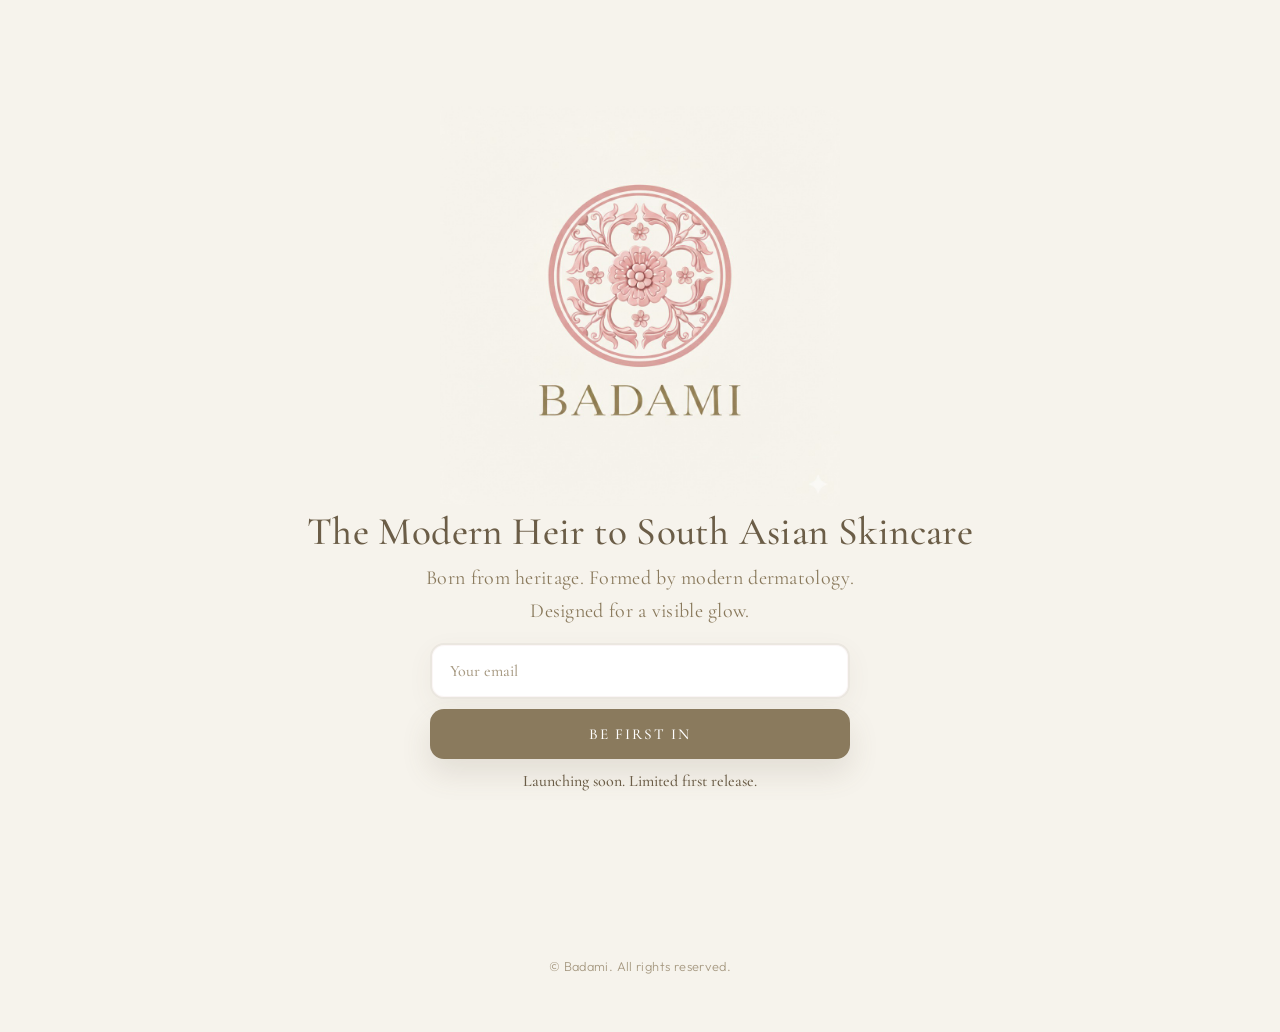
==== index.html @ 5c401962 "Remove placeholder sections and footer email signup from index.html" ====
<!DOCTYPE html>
<html lang="en">
<head>
  <meta charset="UTF-8">
  <meta name="viewport" content="width=device-width, initial-scale=1.0">
  <title>Badami — Coming Soon</title>
  <link rel="preconnect" href="https://fonts.googleapis.com">
  <link rel="preconnect" href="https://fonts.gstatic.com" crossorigin>
  <link href="https://fonts.googleapis.com/css2?family=Cormorant+Garamond:ital,wght@0,400;0,500;0,600;1,400&family=Outfit:wght@300;400&display=swap" rel="stylesheet">
  <link rel="stylesheet" href="style.css">
</head>
<body>
  <!-- Hero Section -->
  <header class="hero">
    <img src="assets/logo.png" alt="Badami" class="logo">
    <h1 class="headline">The Modern Heir to South Asian Skincare</h1>
    <p class="subheadline">Born from heritage. Formed by modern dermatology. Designed for a visible glow.</p>
    <form class="email-form" action="#" method="post" aria-label="Email signup">
      <input type="email" name="email" placeholder="Your email" required>
      <button type="submit">Be First In</button>
    </form>
    <p class="cta-note">Launching soon. Limited first release.</p>
  </header>

  <footer class="footer">
    <p class="copyright">© Badami. All rights reserved.</p>
  </footer>
</body>
</html>
---- style.css ----
/* ============================================
   Badami — Coming Soon Landing Page
   Color palette: cream, soft beige, muted brown, rose accents
   ============================================ */

:root {
  --cream: #FAF9F6;
  --cream-warm: #f6f3ec;
  --beige: #EBE7E0;
  --brown: #8A7A5D;
  --brown-dark: #6B5D47;
  --rose: #D99A9F;
  --rose-muted: #C48C90;
}

*,
*::before,
*::after {
  box-sizing: border-box;
  margin: 0;
  padding: 0;
}

html {
  font-size: 100%;
  scroll-behavior: smooth;
}

body {
  font-family: 'Outfit', sans-serif;
  font-weight: 300;
  color: var(--brown-dark);
  background-color: var(--cream-warm);
  line-height: 1.6;
  -webkit-font-smoothing: antialiased;
  -moz-osx-font-smoothing: grayscale;
}

h1, h2, h3, h4, h5, h6 {
  font-family: 'Cormorant Garamond', serif;
  font-weight: 500;
  font-synthesis: none;
}

/* ----- Hero ----- */
.hero {
  min-height: 100vh;
  display: flex;
  flex-direction: column;
  align-items: center;
  justify-content: center;
  padding: 1.05rem 1.5rem;
  text-align: center;
}

.logo {
  width: clamp(200px, 56vw, 400px);
  height: auto;
  margin-bottom: 0.25rem;
  display: block;
}

@media (max-width: 768px) {
  /* ~12% smaller than base clamp for vertical balance on small screens only */
  .logo {
    width: clamp(176px, 49vw, 352px);
  }
}

/* Hero hierarchy (v2) */
.headline {
  font-family: 'Cormorant Garamond', serif;
  font-size: clamp(1.7rem, 3.9vw, 2.45rem);
  font-weight: 500;
  color: var(--brown-dark);
  letter-spacing: 0.01em;
  margin: 0 auto 0.55rem;
  line-height: 1.12;
  max-width: 100%;
}

.subheadline {
  font-family: 'Cormorant Garamond', serif;
  font-size: clamp(1.05rem, 2.3vw, 1.25rem);
  font-weight: 400;
  color: var(--brown);
  letter-spacing: 0.015em;
  margin: 0 auto 0.9rem;
  line-height: 1.65;
  max-width: 46ch;
}

.email-form {
  display: flex;
  flex-direction: column;
  align-items: stretch;
  gap: 0.65rem;
  justify-content: center;
  width: 100%;
  max-width: 420px;
}

.email-form input {
  min-width: 0;
  width: 100%;
  padding: 1rem 1.1rem;
  font-family: 'Cormorant Garamond', serif;
  font-size: 1rem;
  font-weight: 500;
  color: var(--brown-dark);
  background: #fff;
  border: 2px solid var(--beige);
  outline: none;
  border-radius: 14px;
  box-shadow:
    inset 0 0 0 1px rgba(196, 140, 144, 0.08),
    0 8px 26px rgba(107, 93, 71, 0.06);
  transition: border-color 0.2s ease, box-shadow 0.2s ease, transform 0.2s ease;
  animation: inputGlowBreath 4s ease-in-out infinite;
}

.email-form input::placeholder {
  color: #A89B84;
}

.email-form input:focus {
  border-color: rgba(196, 140, 144, 0.75);
  box-shadow:
    inset 0 0 0 1px rgba(196, 140, 144, 0.16),
    0 16px 38px rgba(107, 93, 71, 0.09);
  animation-play-state: paused;
}

.email-form button {
  width: 100%;
  padding: 1rem 1.35rem;
  font-family: 'Cormorant Garamond', serif;;
  font-size: 0.95rem;
  font-weight: 500;
  letter-spacing: 0.12em;
  text-transform: uppercase;
  color: #fff;
  background: var(--brown);
  border: none;
  cursor: pointer;
  border-radius: 14px;
  min-height: 44px;
  transition: background-color 0.2s ease, transform 0.2s ease, filter 0.2s ease, box-shadow 0.2s ease;
  box-shadow: 0 14px 30px rgba(107, 93, 71, 0.14);
}

.email-form button:hover {
  background: var(--brown-dark);
  transform: translateY(-1px);
  filter: brightness(1.04);
}

.email-form button:focus {
  outline: none;
  box-shadow:
    0 14px 30px rgba(107, 93, 71, 0.14),
    0 0 0 4px rgba(196, 140, 144, 0.25);
}

.cta-note {
  margin-top: 0.6rem;
  font-family: 'Cormorant Garamond', serif;
  font-size: 1rem;
  font-weight: 500;
  color: var(--brown-dark);
}

@media (min-width: 1024px) {
  .headline {
    white-space: nowrap;
    max-width: none;
  }
}

@keyframes inputGlowBreath {
  0%,
  100% {
    box-shadow:
      inset 0 0 0 1px rgba(196, 140, 144, 0.08),
      0 8px 26px rgba(107, 93, 71, 0.06),
      0 0 0 0 rgba(217, 154, 159, 0.2);
    border-color: var(--beige);
  }
  50% {
    box-shadow:
      inset 0 0 0 1px rgba(196, 140, 144, 0.12),
      0 10px 34px rgba(107, 93, 71, 0.08),
      0 0 28px 6px rgba(217, 154, 159, 0.35);
    border-color: rgba(196, 140, 144, 0.55);
  }
}

@media (prefers-reduced-motion: reduce) {
  .email-form input {
    animation: none;
  }
}

/* ----- Visual Section ----- */
.visual {
  width: 100%;
}

.visual-placeholder {
  width: 100%;
  min-height: 60vh;
  background: linear-gradient(
    135deg,
    var(--cream-warm) 0%,
    var(--beige) 50%,
    var(--cream-warm) 100%
  );
}

/* Replace .visual-placeholder with an img or background-image when ready:
   e.g. background: url('assets/hero-image.jpg') center/cover no-repeat; */

/* ----- Brand Values ----- */
.values {
  padding: 5.25rem 1.5rem;
  max-width: 560px;
  margin: 0 auto;
}

.values-list {
  list-style: none;
  font-family: 'Cormorant Garamond', serif;
  font-size: clamp(1.1rem, 2.5vw, 1.35rem);
  font-weight: 500;
  color: var(--brown-dark);
  line-height: 2;
}

.values-list li {
  position: relative;
  padding-left: 1.5rem;
}

.values-list li::before {
  content: '';
  position: absolute;
  left: 0;
  top: 0.65em;
  width: 6px;
  height: 6px;
  background: var(--rose-muted);
  border-radius: 50%;
}

/* ----- Brand Note ----- */
.brand-note {
  padding: 0 1.5rem 4.75rem;
  max-width: 560px;
  margin: 0 auto;
}

.brand-note p {
  font-size: clamp(0.95rem, 2vw, 1rem);
  color: var(--brown);
  line-height: 1.8;
  text-align: center;
}

/* ----- Footer ----- */
.footer {
  padding: 3.5rem 1.5rem;
  background: var(--cream-warm);
  text-align: center;
}

.footer-tagline {
  font-family: 'Cormorant Garamond', serif;
  font-size: clamp(1rem, 2vw, 1.1rem);
  font-weight: 500;
  color: var(--brown);
  margin-bottom: 1.25rem;
}

.footer-form {
  margin: 0 auto 1.5rem;
}

.copyright {
  font-size: 0.8rem;
  color: #A89B84;
  letter-spacing: 0.03em;
}
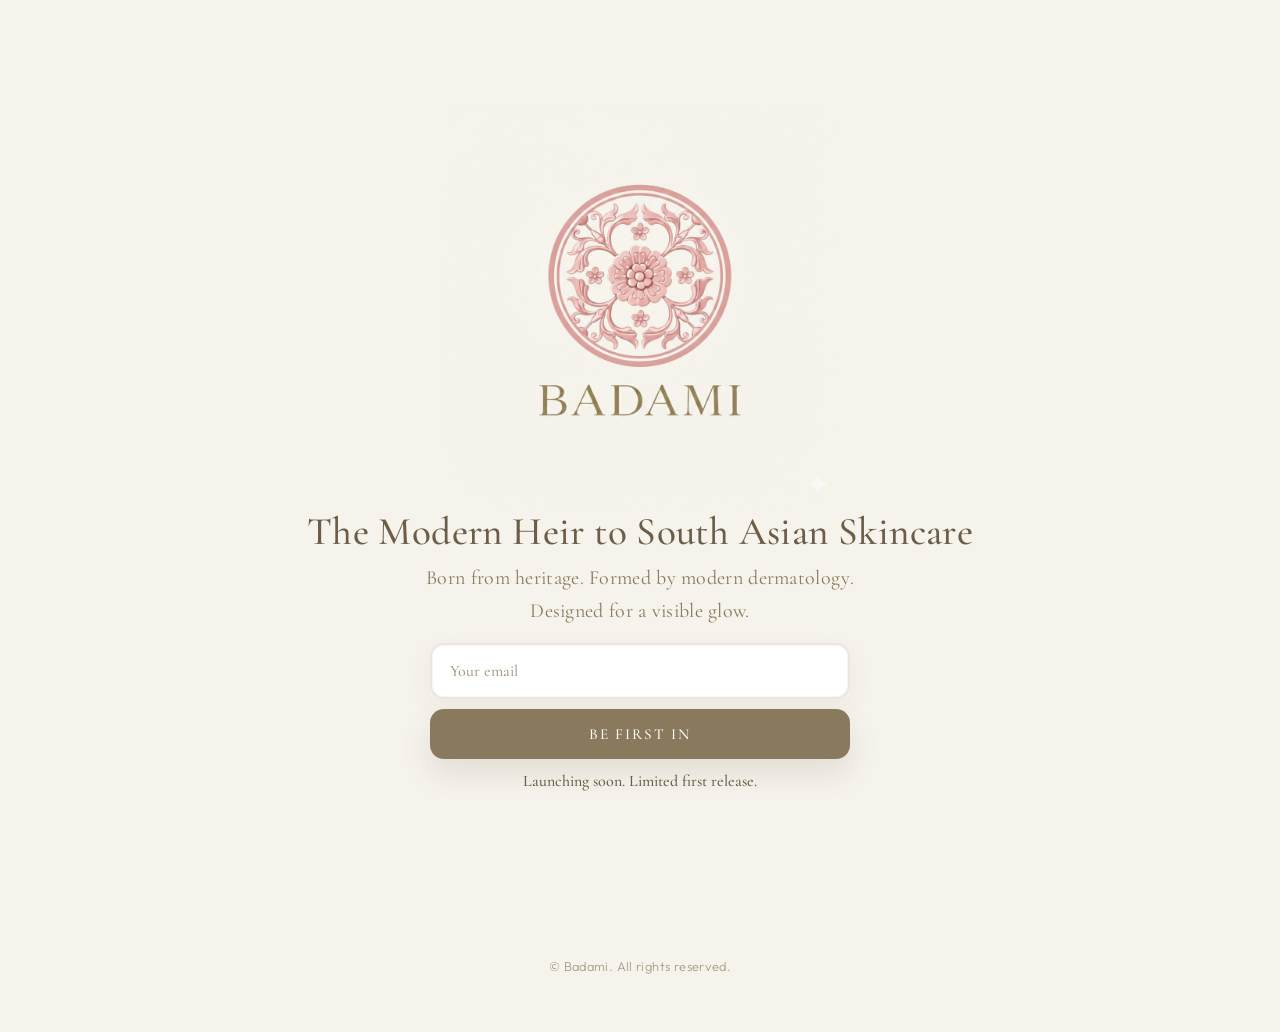
==== commit acb09239: "Add Mailchimp email capture integration" ====
--- a/index.html
+++ b/index.html
@@ -15,9 +15,29 @@
     <img src="assets/logo.png" alt="Badami" class="logo">
     <h1 class="headline">The Modern Heir to South Asian Skincare</h1>
     <p class="subheadline">Born from heritage. Formed by modern dermatology. Designed for a visible glow.</p>
-    <form class="email-form" action="#" method="post" aria-label="Email signup">
-      <input type="email" name="email" placeholder="Your email" required>
-      <button type="submit">Be First In</button>
+    <form
+      class="email-form"
+      action="https://badamiskin.us20.list-manage.com/subscribe/post"
+      method="post"
+      target="_self"
+      aria-label="Email signup"
+    >
+      <input type="hidden" name="u" value="b8392bd964521f44e2727e911">
+      <input type="hidden" name="id" value="1f4ef8c829">
+      <input type="hidden" name="f_id" value="00927feaf0">
+      <input
+        type="email"
+        name="EMAIL"
+        placeholder="Your email"
+        autocomplete="email"
+        required
+        aria-label="Email address"
+      >
+      <div class="email-form-honeypot" aria-hidden="true">
+        <input type="text" name="b_b8392bd964521f44e2727e911_1f4ef8c829" tabindex="-1" value="">
+      </div>
+      <button type="submit" name="subscribe" value="Subscribe">Be First In</button>
+      <p class="form-status" id="hero-form-status" role="status" aria-live="polite"></p>
     </form>
     <p class="cta-note">Launching soon. Limited first release.</p>
   </header>
@@ -25,5 +45,6 @@
   <footer class="footer">
     <p class="copyright">© Badami. All rights reserved.</p>
   </footer>
+  <script src="mailchimp-form.js" defer></script>
 </body>
 </html>
--- a/style.css
+++ b/style.css
@@ -91,6 +91,7 @@
 }
 
 .email-form {
+  position: relative;
   display: flex;
   flex-direction: column;
   align-items: stretch;
@@ -162,6 +163,44 @@
     0 0 0 4px rgba(196, 140, 144, 0.25);
 }
 
+.email-form button:disabled {
+  cursor: wait;
+  opacity: 0.82;
+  transform: none;
+  filter: none;
+}
+
+.email-form-honeypot {
+  position: absolute;
+  left: -5000px;
+  width: 1px;
+  height: 1px;
+  overflow: hidden;
+}
+
+.form-status {
+  margin: 0;
+  padding: 0;
+  min-height: 0;
+  font-family: 'Cormorant Garamond', serif;
+  font-size: 0.95rem;
+  font-weight: 500;
+  line-height: 1.45;
+  color: var(--brown);
+}
+
+.form-status:empty {
+  display: none;
+}
+
+.form-status--success {
+  color: var(--brown-dark);
+}
+
+.form-status--error {
+  color: var(--rose-muted);
+}
+
 .cta-note {
   margin-top: 0.6rem;
   font-family: 'Cormorant Garamond', serif;
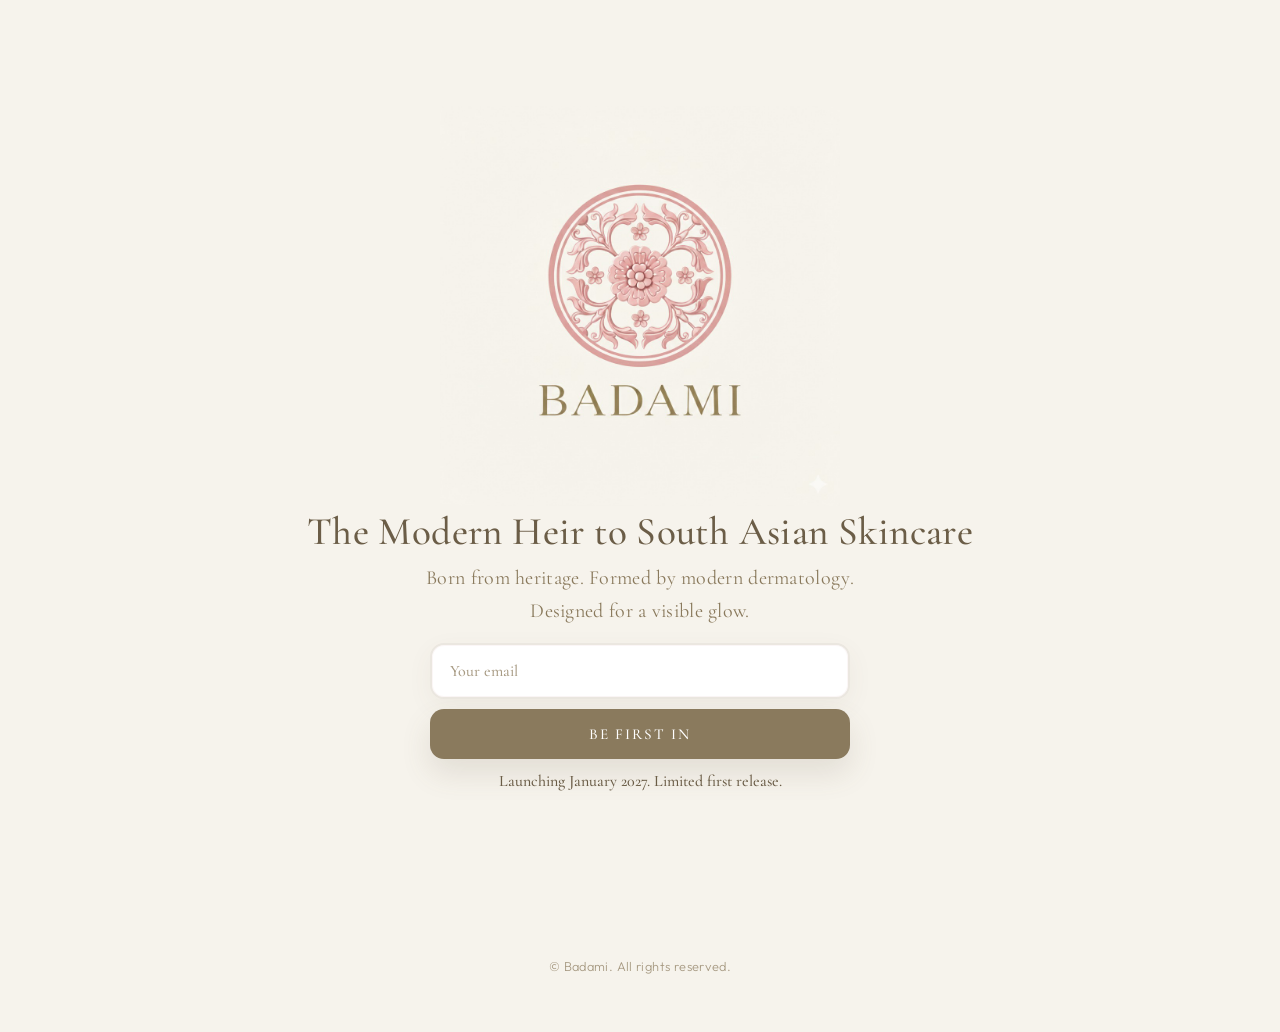
==== commit 03c5edfc: "final tweaks to email capture + landing page styles" ====
--- a/index.html
+++ b/index.html
@@ -39,7 +39,7 @@
       <button type="submit" name="subscribe" value="Subscribe">Be First In</button>
       <p class="form-status" id="hero-form-status" role="status" aria-live="polite"></p>
     </form>
-    <p class="cta-note">Launching soon. Limited first release.</p>
+    <p class="cta-note">Launching January 2027. Limited first release.</p>
   </header>
 
   <footer class="footer">
--- a/style.css
+++ b/style.css
@@ -194,11 +194,42 @@
 }
 
 .form-status--success {
-  color: var(--brown-dark);
+  color: var(--rose-muted);
+  font-family: 'Cormorant Garamond', serif;
+  font-size: clamp(1.05rem, 2.3vw, 1.25rem);
+  font-weight: 500;
 }
 
 .form-status--error {
   color: var(--rose-muted);
+}
+
+.form-success-state {
+  text-align: center;
+  padding: 20px;
+  animation: fadeSlideUp 0.6s ease-out;
+}
+
+.form-success-state h3 {
+  font-size: 20px;
+  margin-bottom: 8px;
+  color: var(--brown-dark);
+}
+
+.form-success-state p {
+  color: var(--brown);
+  font-size: 14px;
+}
+
+@keyframes fadeSlideUp {
+  from {
+    opacity: 0;
+    transform: translateY(8px);
+  }
+  to {
+    opacity: 1;
+    transform: translateY(0);
+  }
 }
 
 .cta-note {
@@ -237,6 +268,16 @@
 @media (prefers-reduced-motion: reduce) {
   .email-form input {
     animation: none;
+  }
+
+  .form-success-state {
+    animation: popIn 0.35s ease-out;
+  }
+
+  @keyframes popIn {
+    0% { opacity: 0; transform: scale(0.96); }
+    70% { transform: scale(1.02); }
+    100% { opacity: 1; transform: scale(1); }
   }
 }
 
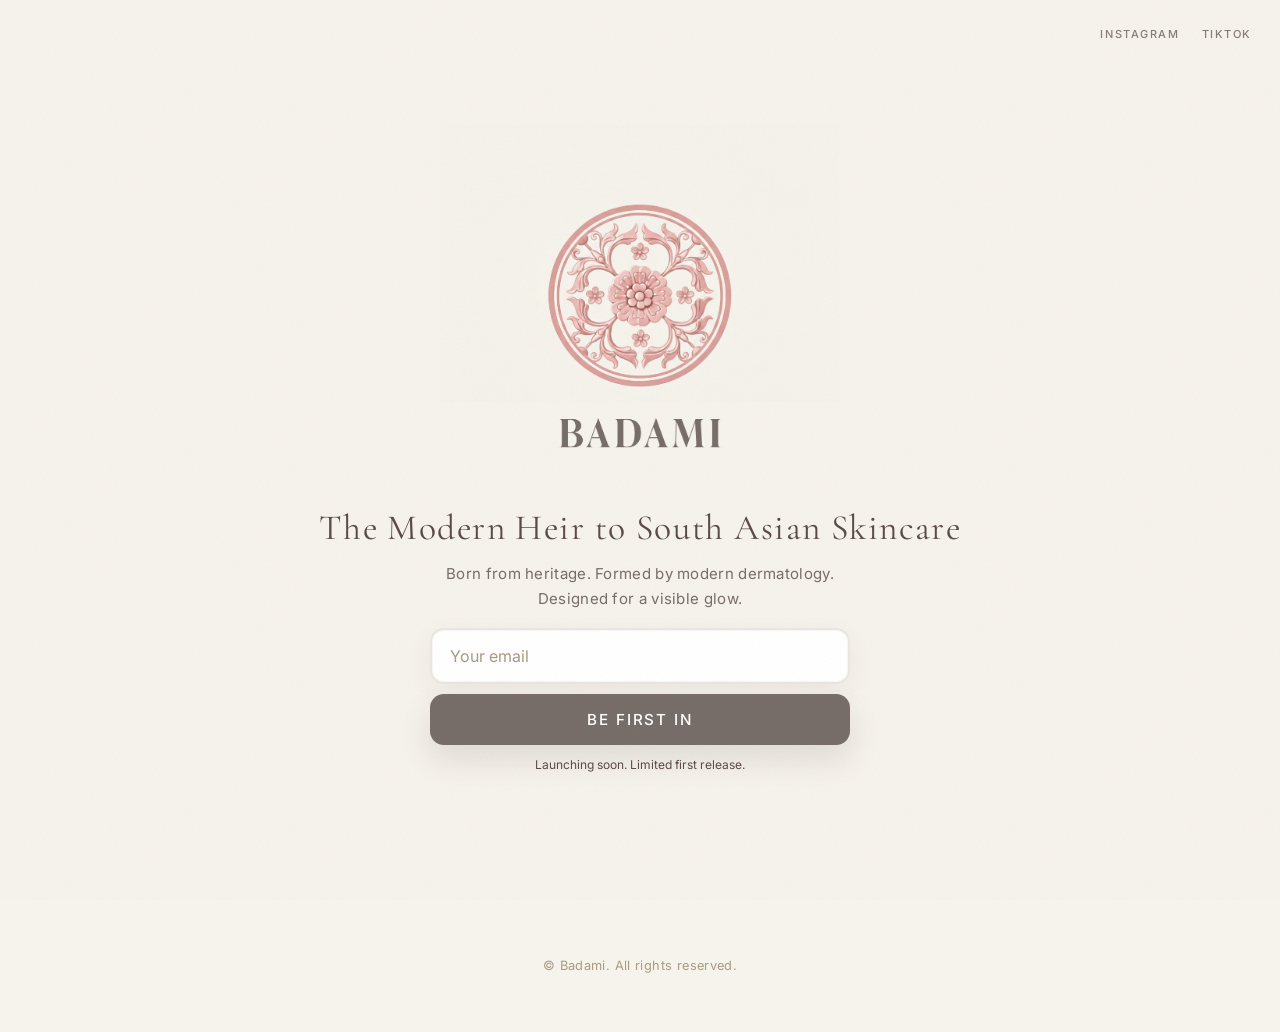
==== commit 0b6eaaf1: "Implement V3 visual styling updates" ====
--- a/index.html
+++ b/index.html
@@ -6,45 +6,35 @@
   <title>Badami — Coming Soon</title>
   <link rel="preconnect" href="https://fonts.googleapis.com">
   <link rel="preconnect" href="https://fonts.gstatic.com" crossorigin>
-  <link href="https://fonts.googleapis.com/css2?family=Cormorant+Garamond:ital,wght@0,400;0,500;0,600;1,400&family=Outfit:wght@300;400&display=swap" rel="stylesheet">
+  <link href="https://fonts.googleapis.com/css2?family=Cormorant+Garamond:ital,wght@0,400;0,500;0,600&family=Inter:wght@400;500&display=swap" rel="stylesheet">
   <link rel="stylesheet" href="style.css">
 </head>
 <body>
+  <nav class="menu-bar" aria-label="Social links">
+    <ul class="menu-bar__list">
+      <li>
+        <a class="menu-bar__link" href="https://www.instagram.com/badami.skin" target="_blank" rel="noopener noreferrer">Instagram</a>
+      </li>
+      <li>
+        <a class="menu-bar__link" href="https://www.tiktok.com/@badami.skin" target="_blank" rel="noopener noreferrer">TikTok</a>
+      </li>
+    </ul>
+  </nav>
+
   <!-- Hero Section -->
   <header class="hero">
     <img src="assets/logo.png" alt="Badami" class="logo">
     <h1 class="headline">The Modern Heir to South Asian Skincare</h1>
     <p class="subheadline">Born from heritage. Formed by modern dermatology. Designed for a visible glow.</p>
-    <form
-      class="email-form"
-      action="https://badamiskin.us20.list-manage.com/subscribe/post"
-      method="post"
-      target="_self"
-      aria-label="Email signup"
-    >
-      <input type="hidden" name="u" value="b8392bd964521f44e2727e911">
-      <input type="hidden" name="id" value="1f4ef8c829">
-      <input type="hidden" name="f_id" value="00927feaf0">
-      <input
-        type="email"
-        name="EMAIL"
-        placeholder="Your email"
-        autocomplete="email"
-        required
-        aria-label="Email address"
-      >
-      <div class="email-form-honeypot" aria-hidden="true">
-        <input type="text" name="b_b8392bd964521f44e2727e911_1f4ef8c829" tabindex="-1" value="">
-      </div>
-      <button type="submit" name="subscribe" value="Subscribe">Be First In</button>
-      <p class="form-status" id="hero-form-status" role="status" aria-live="polite"></p>
+    <form class="email-form" action="#" method="post" aria-label="Email signup">
+      <input type="email" name="email" placeholder="Your email" required>
+      <button type="submit">Be First In</button>
     </form>
-    <p class="cta-note">Launching January 2027. Limited first release.</p>
+    <p class="cta-note">Launching soon. Limited first release.</p>
   </header>
 
   <footer class="footer">
     <p class="copyright">© Badami. All rights reserved.</p>
   </footer>
-  <script src="mailchimp-form.js" defer></script>
 </body>
 </html>
--- a/style.css
+++ b/style.css
@@ -1,16 +1,34 @@
 /* ============================================
-   Badami — Coming Soon Landing Page
+   Badami — Coming Soon Landing Page (V3)
    Color palette: cream, soft beige, muted brown, rose accents
    ============================================ */
+
+@font-face {
+  font-family: "Ivy Presto";
+  src: url("assets/IvyPrestoDisplay-SemiBold.otf") format("opentype");
+  font-weight: 400;
+  font-style: normal;
+  font-display: swap;
+}
+
+@font-face {
+  font-family: "Ivy Presto";
+  src: url("assets/IvyPrestoDisplay-SemiBold.otf") format("opentype");
+  font-weight: 600;
+  font-style: normal;
+  font-display: swap;
+}
 
 :root {
   --cream: #FAF9F6;
   --cream-warm: #f6f3ec;
   --beige: #EBE7E0;
-  --brown: #8A7A5D;
-  --brown-dark: #6B5D47;
+  --brown: #776D69;
+  --dark-truffle: #5A4B47;
   --rose: #D99A9F;
   --rose-muted: #C48C90;
+  --font-display: "Ivy Presto", "Cormorant Garamond", Georgia, serif;
+  --font-body: "Inter", system-ui, -apple-system, sans-serif;
 }
 
 *,
@@ -27,19 +45,82 @@
 }
 
 body {
-  font-family: 'Outfit', sans-serif;
-  font-weight: 300;
-  color: var(--brown-dark);
+  position: relative;
+  font-family: var(--font-body);
+  font-weight: 400;
+  color: var(--dark-truffle);
   background-color: var(--cream-warm);
   line-height: 1.6;
   -webkit-font-smoothing: antialiased;
   -moz-osx-font-smoothing: grayscale;
 }
 
+body::after {
+  content: "";
+  position: fixed;
+  inset: 0;
+  z-index: 1000;
+  pointer-events: none;
+  opacity: 0.045;
+  mix-blend-mode: multiply;
+  background-image: url("data:image/svg+xml,%3Csvg viewBox='0 0 256 256' xmlns='http://www.w3.org/2000/svg'%3E%3Cfilter id='n'%3E%3CfeTurbulence type='fractalNoise' baseFrequency='0.8' numOctaves='4' stitchTiles='stitch'/%3E%3C/filter%3E%3Crect width='100%25' height='100%25' filter='url(%23n)'/%3E%3C/svg%3E");
+  background-repeat: repeat;
+  background-size: 180px 180px;
+}
+
 h1, h2, h3, h4, h5, h6 {
-  font-family: 'Cormorant Garamond', serif;
+  font-family: var(--font-display);
+  font-weight: 600;
+  font-synthesis: none;
+}
+
+/* ----- Menu bar ----- */
+.menu-bar {
+  position: fixed;
+  top: 0;
+  left: 0;
+  right: 0;
+  z-index: 100;
+  display: flex;
+  justify-content: flex-end;
+  padding: 1.25rem 1.75rem;
+  pointer-events: none;
+}
+
+.menu-bar__list {
+  list-style: none;
+  display: flex;
+  align-items: center;
+  gap: 1.4rem;
+  pointer-events: auto;
+}
+
+.menu-bar__link {
+  font-family: var(--font-body);
+  font-size: 0.6875rem;
   font-weight: 500;
-  font-synthesis: none;
+  letter-spacing: 0.14em;
+  text-transform: uppercase;
+  text-decoration: none;
+  color: var(--brown);
+  opacity: 0.88;
+  transition: opacity 0.25s ease, color 0.25s ease;
+}
+
+.menu-bar__link:hover {
+  color: var(--dark-truffle);
+  opacity: 1;
+  text-decoration: underline;
+  text-decoration-color: rgba(119, 109, 105, 0.4);
+  text-underline-offset: 0.32em;
+  text-decoration-thickness: 1px;
+}
+
+.menu-bar__link:focus-visible {
+  outline: 2px solid var(--rose-muted);
+  outline-offset: 3px;
+  border-radius: 2px;
+  opacity: 1;
 }
 
 /* ----- Hero ----- */
@@ -58,6 +139,8 @@
   height: auto;
   margin-bottom: 0.25rem;
   display: block;
+  opacity: 0;
+  animation: fadeFloatIn 1.15s ease-out 0.1s forwards;
 }
 
 @media (max-width: 768px) {
@@ -67,31 +150,32 @@
   }
 }
 
-/* Hero hierarchy (v2) */
 .headline {
-  font-family: 'Cormorant Garamond', serif;
-  font-size: clamp(1.7rem, 3.9vw, 2.45rem);
-  font-weight: 500;
-  color: var(--brown-dark);
-  letter-spacing: 0.01em;
-  margin: 0 auto 0.55rem;
-  line-height: 1.12;
+  font-family: var(--font-display);
+  font-size: clamp(1.58rem, 3.55vw, 2.22rem);
+  font-weight: 400;
+  font-synthesis: none;
+  color: var(--dark-truffle);
+  letter-spacing: 0.04em;
+  margin: 0 auto 0.65rem;
+  line-height: 1.24;
   max-width: 100%;
+  opacity: 0;
+  animation: fadeFloatIn 1.15s ease-out 0.35s forwards;
 }
 
 .subheadline {
-  font-family: 'Cormorant Garamond', serif;
-  font-size: clamp(1.05rem, 2.3vw, 1.25rem);
+  font-family: var(--font-body);
+  font-size: clamp(0.7875rem, 1.725vw, 0.9375rem);
   font-weight: 400;
   color: var(--brown);
-  letter-spacing: 0.015em;
-  margin: 0 auto 0.9rem;
-  line-height: 1.65;
+  letter-spacing: 0.02em;
+  margin: 0 auto 1rem;
+  line-height: 1.7;
   max-width: 46ch;
 }
 
 .email-form {
-  position: relative;
   display: flex;
   flex-direction: column;
   align-items: stretch;
@@ -105,17 +189,17 @@
   min-width: 0;
   width: 100%;
   padding: 1rem 1.1rem;
-  font-family: 'Cormorant Garamond', serif;
+  font-family: var(--font-body);
   font-size: 1rem;
-  font-weight: 500;
-  color: var(--brown-dark);
+  font-weight: 400;
+  color: var(--dark-truffle);
   background: #fff;
   border: 2px solid var(--beige);
   outline: none;
   border-radius: 14px;
   box-shadow:
     inset 0 0 0 1px rgba(196, 140, 144, 0.08),
-    0 8px 26px rgba(107, 93, 71, 0.06);
+    0 8px 26px rgba(90, 75, 71, 0.06);
   transition: border-color 0.2s ease, box-shadow 0.2s ease, transform 0.2s ease;
   animation: inputGlowBreath 4s ease-in-out infinite;
 }
@@ -128,14 +212,14 @@
   border-color: rgba(196, 140, 144, 0.75);
   box-shadow:
     inset 0 0 0 1px rgba(196, 140, 144, 0.16),
-    0 16px 38px rgba(107, 93, 71, 0.09);
+    0 16px 38px rgba(90, 75, 71, 0.09);
   animation-play-state: paused;
 }
 
 .email-form button {
   width: 100%;
   padding: 1rem 1.35rem;
-  font-family: 'Cormorant Garamond', serif;;
+  font-family: var(--font-body);
   font-size: 0.95rem;
   font-weight: 500;
   letter-spacing: 0.12em;
@@ -147,11 +231,11 @@
   border-radius: 14px;
   min-height: 44px;
   transition: background-color 0.2s ease, transform 0.2s ease, filter 0.2s ease, box-shadow 0.2s ease;
-  box-shadow: 0 14px 30px rgba(107, 93, 71, 0.14);
+  box-shadow: 0 14px 30px rgba(90, 75, 71, 0.14);
 }
 
 .email-form button:hover {
-  background: var(--brown-dark);
+  background: var(--dark-truffle);
   transform: translateY(-1px);
   filter: brightness(1.04);
 }
@@ -159,91 +243,33 @@
 .email-form button:focus {
   outline: none;
   box-shadow:
-    0 14px 30px rgba(107, 93, 71, 0.14),
+    0 14px 30px rgba(90, 75, 71, 0.14),
     0 0 0 4px rgba(196, 140, 144, 0.25);
-}
-
-.email-form button:disabled {
-  cursor: wait;
-  opacity: 0.82;
-  transform: none;
-  filter: none;
-}
-
-.email-form-honeypot {
-  position: absolute;
-  left: -5000px;
-  width: 1px;
-  height: 1px;
-  overflow: hidden;
-}
-
-.form-status {
-  margin: 0;
-  padding: 0;
-  min-height: 0;
-  font-family: 'Cormorant Garamond', serif;
-  font-size: 0.95rem;
-  font-weight: 500;
-  line-height: 1.45;
-  color: var(--brown);
-}
-
-.form-status:empty {
-  display: none;
-}
-
-.form-status--success {
-  color: var(--rose-muted);
-  font-family: 'Cormorant Garamond', serif;
-  font-size: clamp(1.05rem, 2.3vw, 1.25rem);
-  font-weight: 500;
-}
-
-.form-status--error {
-  color: var(--rose-muted);
-}
-
-.form-success-state {
-  text-align: center;
-  padding: 20px;
-  animation: fadeSlideUp 0.6s ease-out;
-}
-
-.form-success-state h3 {
-  font-size: 20px;
-  margin-bottom: 8px;
-  color: var(--brown-dark);
-}
-
-.form-success-state p {
-  color: var(--brown);
-  font-size: 14px;
-}
-
-@keyframes fadeSlideUp {
-  from {
-    opacity: 0;
-    transform: translateY(8px);
-  }
-  to {
-    opacity: 1;
-    transform: translateY(0);
-  }
 }
 
 .cta-note {
   margin-top: 0.6rem;
-  font-family: 'Cormorant Garamond', serif;
-  font-size: 1rem;
-  font-weight: 500;
-  color: var(--brown-dark);
+  font-family: var(--font-body);
+  font-size: 0.75rem;
+  font-weight: 400;
+  color: var(--dark-truffle);
 }
 
 @media (min-width: 1024px) {
   .headline {
     white-space: nowrap;
     max-width: none;
+  }
+}
+
+@keyframes fadeFloatIn {
+  from {
+    opacity: 0;
+    transform: translateY(14px);
+  }
+  to {
+    opacity: 1;
+    transform: translateY(0);
   }
 }
 
@@ -252,32 +278,41 @@
   100% {
     box-shadow:
       inset 0 0 0 1px rgba(196, 140, 144, 0.08),
-      0 8px 26px rgba(107, 93, 71, 0.06),
+      0 8px 26px rgba(90, 75, 71, 0.06),
       0 0 0 0 rgba(217, 154, 159, 0.2);
     border-color: var(--beige);
   }
   50% {
     box-shadow:
       inset 0 0 0 1px rgba(196, 140, 144, 0.12),
-      0 10px 34px rgba(107, 93, 71, 0.08),
+      0 10px 34px rgba(90, 75, 71, 0.08),
       0 0 28px 6px rgba(217, 154, 159, 0.35);
     border-color: rgba(196, 140, 144, 0.55);
   }
 }
 
 @media (prefers-reduced-motion: reduce) {
+  html {
+    scroll-behavior: auto;
+  }
+
+  .logo,
+  .headline {
+    animation: none;
+    opacity: 1;
+    transform: none;
+  }
+
   .email-form input {
     animation: none;
   }
 
-  .form-success-state {
-    animation: popIn 0.35s ease-out;
-  }
-
-  @keyframes popIn {
-    0% { opacity: 0; transform: scale(0.96); }
-    70% { transform: scale(1.02); }
-    100% { opacity: 1; transform: scale(1); }
+  .menu-bar__link {
+    transition: color 0.2s ease, opacity 0.2s ease;
+  }
+
+  .email-form button:hover {
+    transform: none;
   }
 }
 
@@ -309,10 +344,10 @@
 
 .values-list {
   list-style: none;
-  font-family: 'Cormorant Garamond', serif;
+  font-family: var(--font-display);
   font-size: clamp(1.1rem, 2.5vw, 1.35rem);
-  font-weight: 500;
-  color: var(--brown-dark);
+  font-weight: 600;
+  color: var(--dark-truffle);
   line-height: 2;
 }
 
@@ -354,9 +389,9 @@
 }
 
 .footer-tagline {
-  font-family: 'Cormorant Garamond', serif;
+  font-family: var(--font-display);
   font-size: clamp(1rem, 2vw, 1.1rem);
-  font-weight: 500;
+  font-weight: 600;
   color: var(--brown);
   margin-bottom: 1.25rem;
 }
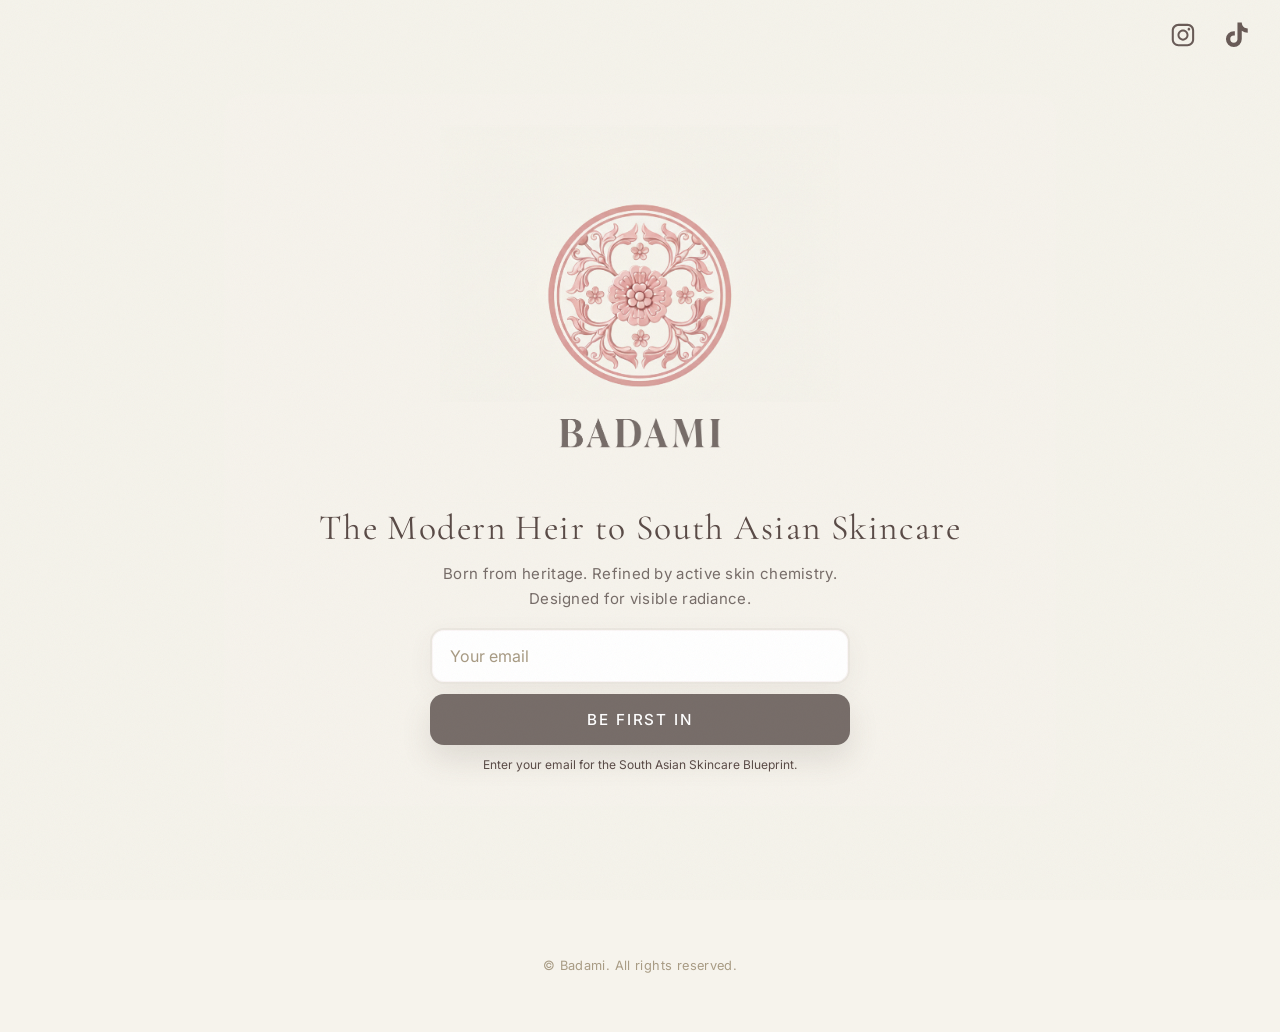
==== commit 6082238e: "Add background video frame and brand color v2 with new font and social icons and minor copy changes" ====
--- a/index.html
+++ b/index.html
@@ -13,24 +13,48 @@
   <nav class="menu-bar" aria-label="Social links">
     <ul class="menu-bar__list">
       <li>
-        <a class="menu-bar__link" href="https://www.instagram.com/badami.skin" target="_blank" rel="noopener noreferrer">Instagram</a>
+        <a class="menu-bar__link" href="https://www.instagram.com/badami.skin" target="_blank" rel="noopener noreferrer" aria-label="Instagram">
+          <svg class="menu-bar__icon" width="30" height="30" viewBox="0 0 32 32" fill="currentColor" aria-hidden="true" focusable="false">
+            <path d="M22.3,8.4c-0.8,0-1.4,0.6-1.4,1.4c0,0.8,0.6,1.4,1.4,1.4c0.8,0,1.4-0.6,1.4-1.4C23.7,9,23.1,8.4,22.3,8.4z"/>
+            <path d="M16,10.2c-3.3,0-5.9,2.7-5.9,5.9s2.7,5.9,5.9,5.9s5.9-2.7,5.9-5.9S19.3,10.2,16,10.2z M16,19.9c-2.1,0-3.8-1.7-3.8-3.8c0-2.1,1.7-3.8,3.8-3.8c2.1,0,3.8,1.7,3.8,3.8C19.8,18.2,18.1,19.9,16,19.9z"/>
+            <path d="M20.8,4h-9.5C7.2,4,4,7.2,4,11.2v9.5c0,4,3.2,7.2,7.2,7.2h9.5c4,0,7.2-3.2,7.2-7.2v-9.5C28,7.2,24.8,4,20.8,4z M25.7,20.8c0,2.7-2.2,5-5,5h-9.5c-2.7,0-5-2.2-5-5v-9.5c0-2.7,2.2-5,5-5h9.5c2.7,0,5,2.2,5,5V20.8z"/>
+          </svg>
+        </a>
       </li>
       <li>
-        <a class="menu-bar__link" href="https://www.tiktok.com/@badami.skin" target="_blank" rel="noopener noreferrer">TikTok</a>
+        <a class="menu-bar__link" href="https://www.tiktok.com/@badami.skin" target="_blank" rel="noopener noreferrer" aria-label="TikTok">
+          <svg class="menu-bar__icon" width="30" height="30" viewBox="0 0 24 24" aria-hidden="true" focusable="false">
+            <path fill="currentColor" d="M19.59 6.69a4.83 4.83 0 0 1-3.77-4.25V2h-3.45v13.67a2.89 2.89 0 0 1-2.88 2.5 2.89 2.89 0 0 1-2.89-2.89 2.89 2.89 0 0 1 2.89-2.89c.28 0 .54.04.79.1v-3.5a6.37 6.37 0 0 0-.79-.05 6.34 6.34 0 0 0-6.34 6.34 6.34 6.34 0 0 0 6.34 6.34 6.34 6.34 0 0 0 6.33-6.34V8.69a8.18 8.18 0 0 0 4.77 1.52V6.76a4.85 4.85 0 0 1-1-.1z"/>
+          </svg>
+        </a>
       </li>
     </ul>
   </nav>
 
   <!-- Hero Section -->
   <header class="hero">
-    <img src="assets/logo.png" alt="Badami" class="logo">
-    <h1 class="headline">The Modern Heir to South Asian Skincare</h1>
-    <p class="subheadline">Born from heritage. Formed by modern dermatology. Designed for a visible glow.</p>
-    <form class="email-form" action="#" method="post" aria-label="Email signup">
-      <input type="email" name="email" placeholder="Your email" required>
-      <button type="submit">Be First In</button>
-    </form>
-    <p class="cta-note">Launching soon. Limited first release.</p>
+    <div class="hero-bg" aria-hidden="true">
+      <video
+        class="hero-bg__video"
+        src="assets/background-video.mp4"
+        autoplay
+        muted
+        loop
+        playsinline
+        preload="metadata"
+      ></video>
+      <div class="hero-bg__overlay"></div>
+    </div>
+    <div class="hero-content">
+      <img src="assets/logo.png" alt="Badami" class="logo">
+      <h1 class="headline">The Modern Heir to South Asian Skincare</h1>
+      <p class="subheadline">Born from heritage. Refined by active skin chemistry. Designed for visible radiance.</p>
+      <form class="email-form" action="#" method="post" aria-label="Email signup">
+        <input type="email" name="email" placeholder="Your email" required>
+        <button type="submit">Be First In</button>
+      </form>
+      <p class="cta-note">Enter your email for the South Asian Skincare Blueprint.</p>
+    </div>
   </header>
 
   <footer class="footer">
--- a/style.css
+++ b/style.css
@@ -91,29 +91,49 @@
   list-style: none;
   display: flex;
   align-items: center;
-  gap: 1.4rem;
+  gap: 1.5rem;
   pointer-events: auto;
 }
 
 .menu-bar__link {
-  font-family: var(--font-body);
-  font-size: 0.6875rem;
-  font-weight: 500;
-  letter-spacing: 0.14em;
-  text-transform: uppercase;
+  position: relative;
+  display: inline-flex;
+  align-items: center;
+  justify-content: center;
+  padding-bottom: 0.35rem;
   text-decoration: none;
-  color: var(--brown);
-  opacity: 0.88;
+  color: var(--dark-truffle);
+  opacity: 0.9;
   transition: opacity 0.25s ease, color 0.25s ease;
 }
 
+.menu-bar__link::after {
+  content: "";
+  position: absolute;
+  left: 0;
+  right: 0;
+  bottom: 0;
+  height: 1px;
+  background-color: rgba(90, 75, 71, 0.4);
+  transform: scaleX(0);
+  transform-origin: center;
+  transition: none;
+}
+
 .menu-bar__link:hover {
   color: var(--dark-truffle);
   opacity: 1;
-  text-decoration: underline;
-  text-decoration-color: rgba(119, 109, 105, 0.4);
-  text-underline-offset: 0.32em;
-  text-decoration-thickness: 1px;
+}
+
+.menu-bar__link:hover::after,
+.menu-bar__link:focus-visible::after {
+  transform: scaleX(1);
+}
+
+.menu-bar__icon {
+  display: block;
+  width: 30px;
+  height: 30px;
 }
 
 .menu-bar__link:focus-visible {
@@ -125,13 +145,76 @@
 
 /* ----- Hero ----- */
 .hero {
+  position: relative;
   min-height: 100vh;
+  display: flex;
+  align-items: center;
+  justify-content: center;
+  padding: clamp(1.25rem, 4vw, 2.5rem);
+  overflow: hidden;
+}
+
+/* Full-bleed video backdrop — visible around central content only */
+.hero-bg {
+  position: absolute;
+  inset: 0;
+  z-index: 0;
+  pointer-events: none;
+  background: var(--cream-warm);
+}
+
+.hero-bg__video {
+  display: block;
+  width: 100%;
+  height: 100%;
+  object-fit: cover;
+  pointer-events: none;
+}
+
+.hero-bg__overlay {
+  position: absolute;
+  inset: 0;
+  background: #F6F3EC;
+  opacity: 0.5;
+  pointer-events: none;
+}
+
+/* Calm center surface — opaque cream; no motion behind content */
+.hero-content {
+  position: relative;
+  z-index: 1;
   display: flex;
   flex-direction: column;
   align-items: center;
   justify-content: center;
-  padding: 1.05rem 1.5rem;
+  width: 100%;
+  max-width: min(36rem, calc(100% - 2rem));
+  padding: clamp(1.4rem, 3.5vh, 2.4rem) clamp(2rem, 5vw, 3.25rem);
   text-align: center;
+  background: var(--cream-warm);
+  border-radius: 20px;
+}
+
+@media (min-width: 769px) {
+  .hero-content {
+    max-width: min(52rem, 72vw);
+  }
+}
+
+@media (max-width: 768px) {
+  .hero {
+    padding: 1.05rem 1rem;
+  }
+
+  .hero-content {
+    max-width: 100%;
+    padding: clamp(1.75rem, 4vh, 2.5rem) 1.25rem;
+    border-radius: 16px;
+  }
+
+  .hero-bg__overlay {
+    opacity: 0.58;
+  }
 }
 
 .logo {
@@ -314,6 +397,10 @@
   .email-form button:hover {
     transform: none;
   }
+
+  .hero-bg__video {
+    display: none;
+  }
 }
 
 /* ----- Visual Section ----- */
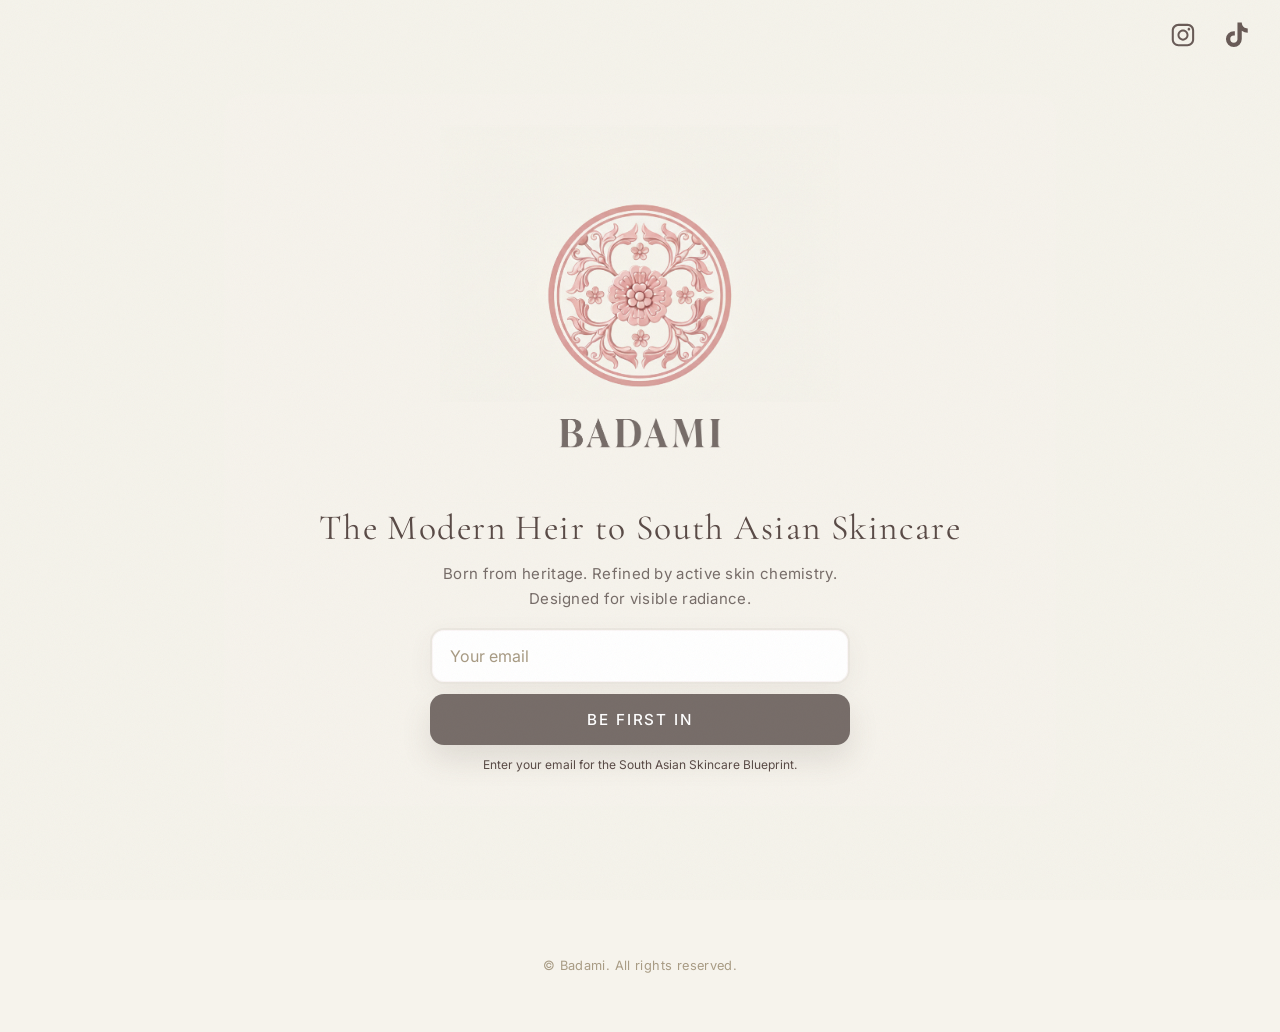
==== commit 8307704a: "Integrate Mailchimp capture with V3 landing page" ====
--- a/index.html
+++ b/index.html
@@ -49,9 +49,29 @@
       <img src="assets/logo.png" alt="Badami" class="logo">
       <h1 class="headline">The Modern Heir to South Asian Skincare</h1>
       <p class="subheadline">Born from heritage. Refined by active skin chemistry. Designed for visible radiance.</p>
-      <form class="email-form" action="#" method="post" aria-label="Email signup">
-        <input type="email" name="email" placeholder="Your email" required>
-        <button type="submit">Be First In</button>
+      <form
+        class="email-form"
+        action="https://badamiskin.us20.list-manage.com/subscribe/post"
+        method="post"
+        target="_self"
+        aria-label="Email signup"
+      >
+        <input type="hidden" name="u" value="b8392bd964521f44e2727e911">
+        <input type="hidden" name="id" value="1f4ef8c829">
+        <input type="hidden" name="f_id" value="00927feaf0">
+        <input
+          type="email"
+          name="EMAIL"
+          placeholder="Your email"
+          autocomplete="email"
+          required
+          aria-label="Email address"
+        >
+        <div class="email-form-honeypot" aria-hidden="true">
+          <input type="text" name="b_b8392bd964521f44e2727e911_1f4ef8c829" tabindex="-1" value="">
+        </div>
+        <button type="submit" name="subscribe" value="Subscribe">Be First In</button>
+        <p class="form-status" id="hero-form-status" role="status" aria-live="polite"></p>
       </form>
       <p class="cta-note">Enter your email for the South Asian Skincare Blueprint.</p>
     </div>
@@ -60,5 +80,6 @@
   <footer class="footer">
     <p class="copyright">© Badami. All rights reserved.</p>
   </footer>
+  <script src="mailchimp-form.js" defer></script>
 </body>
 </html>
--- a/style.css
+++ b/style.css
@@ -259,6 +259,7 @@
 }
 
 .email-form {
+  position: relative;
   display: flex;
   flex-direction: column;
   align-items: stretch;
@@ -330,6 +331,76 @@
     0 0 0 4px rgba(196, 140, 144, 0.25);
 }
 
+.email-form button:disabled {
+  cursor: wait;
+  opacity: 0.82;
+  transform: none;
+  filter: none;
+}
+
+.email-form-honeypot {
+  position: absolute;
+  left: -5000px;
+  width: 1px;
+  height: 1px;
+  overflow: hidden;
+}
+
+.form-status {
+  margin: 0;
+  padding: 0;
+  min-height: 0;
+  font-family: var(--font-body);
+  font-size: 0.875rem;
+  font-weight: 400;
+  line-height: 1.45;
+  color: var(--brown);
+}
+
+.form-status:empty {
+  display: none;
+}
+
+.form-status--success {
+  color: var(--rose-muted);
+  font-size: clamp(0.7875rem, 1.725vw, 0.9375rem);
+}
+
+.form-status--error {
+  color: var(--rose-muted);
+}
+
+.form-success-state {
+  text-align: center;
+  padding: 1.25rem;
+  animation: fadeSlideUp 0.6s ease-out;
+}
+
+.form-success-state h3 {
+  font-family: var(--font-display);
+  font-size: 1.15rem;
+  font-weight: 600;
+  margin-bottom: 0.5rem;
+  color: var(--dark-truffle);
+}
+
+.form-success-state p {
+  font-family: var(--font-body);
+  color: var(--brown);
+  font-size: 0.875rem;
+}
+
+@keyframes fadeSlideUp {
+  from {
+    opacity: 0;
+    transform: translateY(8px);
+  }
+  to {
+    opacity: 1;
+    transform: translateY(0);
+  }
+}
+
 .cta-note {
   margin-top: 0.6rem;
   font-family: var(--font-body);
@@ -400,6 +471,10 @@
 
   .hero-bg__video {
     display: none;
+  }
+
+  .form-success-state {
+    animation: none;
   }
 }
 
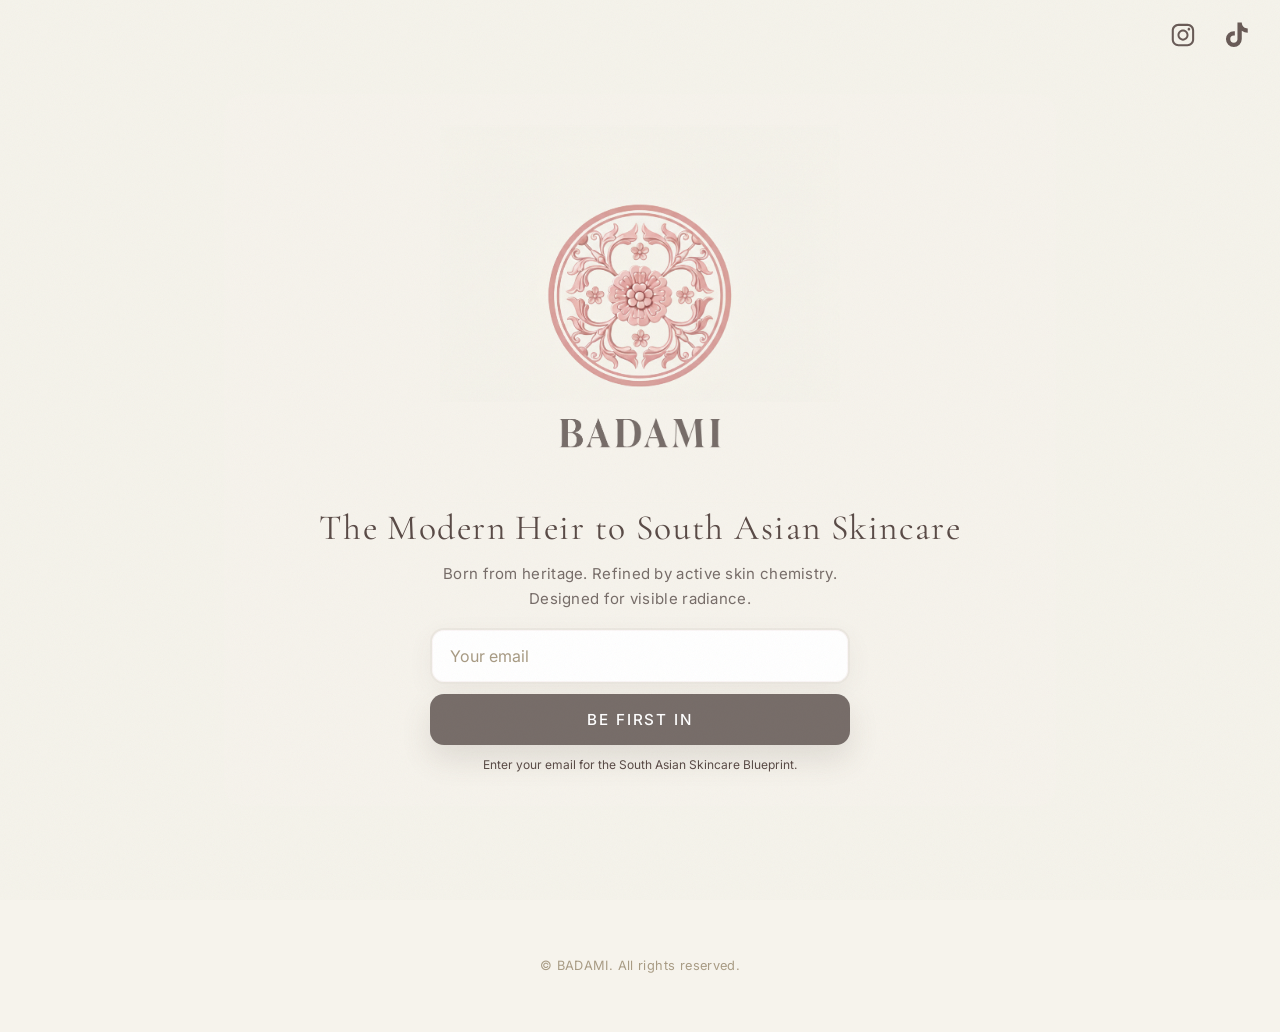
==== commit 6f7390b5: "Update footer brand capitalization" ====
--- a/index.html
+++ b/index.html
@@ -7,6 +7,7 @@
   <link rel="preconnect" href="https://fonts.googleapis.com">
   <link rel="preconnect" href="https://fonts.gstatic.com" crossorigin>
   <link href="https://fonts.googleapis.com/css2?family=Cormorant+Garamond:ital,wght@0,400;0,500;0,600&family=Inter:wght@400;500&display=swap" rel="stylesheet">
+  <link href="//fastly-cloud.typenetwork.com/projects/9176/fontface.css?6a2603cf" rel="stylesheet" type="text/css">
   <link rel="stylesheet" href="style.css">
 </head>
 <body>
@@ -78,7 +79,7 @@
   </header>
 
   <footer class="footer">
-    <p class="copyright">© Badami. All rights reserved.</p>
+    <p class="copyright">© BADAMI. All rights reserved.</p>
   </footer>
   <script src="mailchimp-form.js" defer></script>
 </body>
--- a/style.css
+++ b/style.css
@@ -2,22 +2,6 @@
    Badami — Coming Soon Landing Page (V3)
    Color palette: cream, soft beige, muted brown, rose accents
    ============================================ */
-
-@font-face {
-  font-family: "Ivy Presto";
-  src: url("assets/IvyPrestoDisplay-SemiBold.otf") format("opentype");
-  font-weight: 400;
-  font-style: normal;
-  font-display: swap;
-}
-
-@font-face {
-  font-family: "Ivy Presto";
-  src: url("assets/IvyPrestoDisplay-SemiBold.otf") format("opentype");
-  font-weight: 600;
-  font-style: normal;
-  font-display: swap;
-}
 
 :root {
   --cream: #FAF9F6;
@@ -27,7 +11,7 @@
   --dark-truffle: #5A4B47;
   --rose: #D99A9F;
   --rose-muted: #C48C90;
-  --font-display: "Ivy Presto", "Cormorant Garamond", Georgia, serif;
+  --font-display: "IvyPresto Disp Semi Bd", "Cormorant Garamond", Georgia, serif;
   --font-body: "Inter", system-ui, -apple-system, sans-serif;
 }
 
